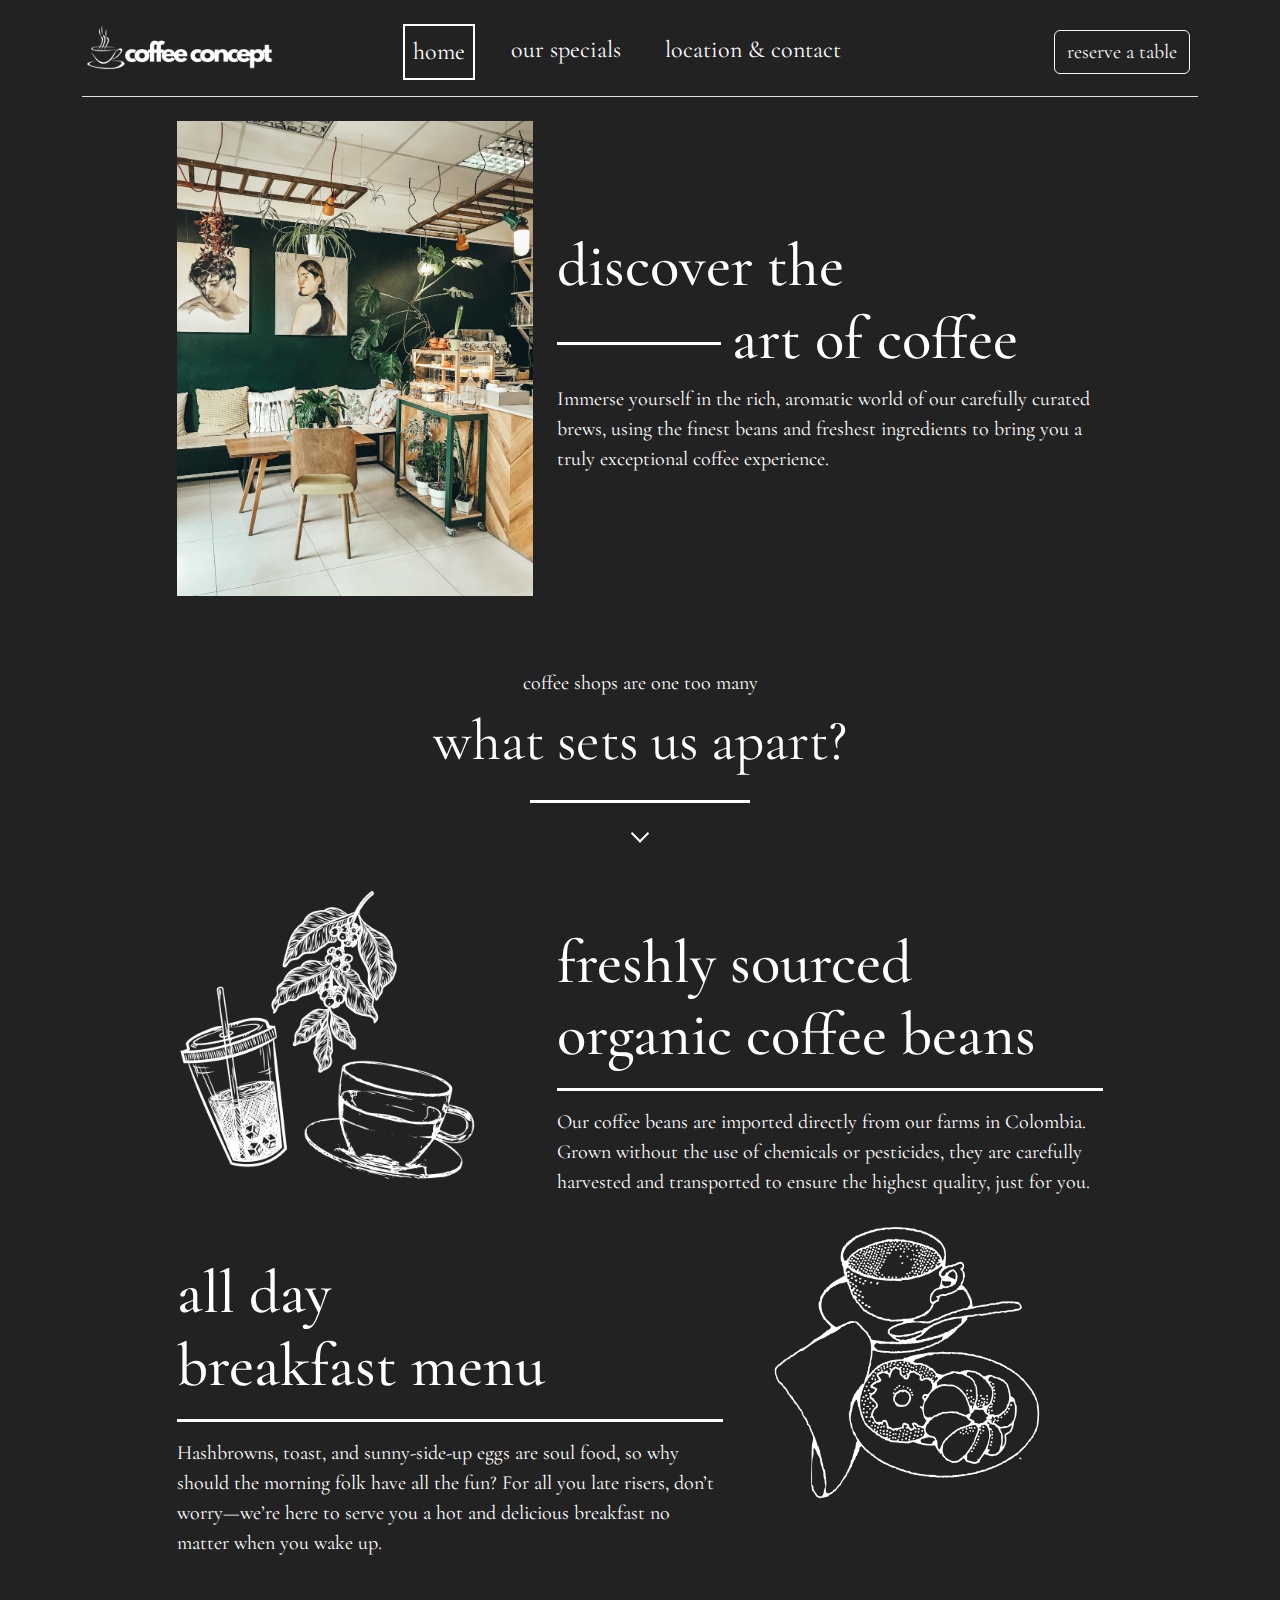
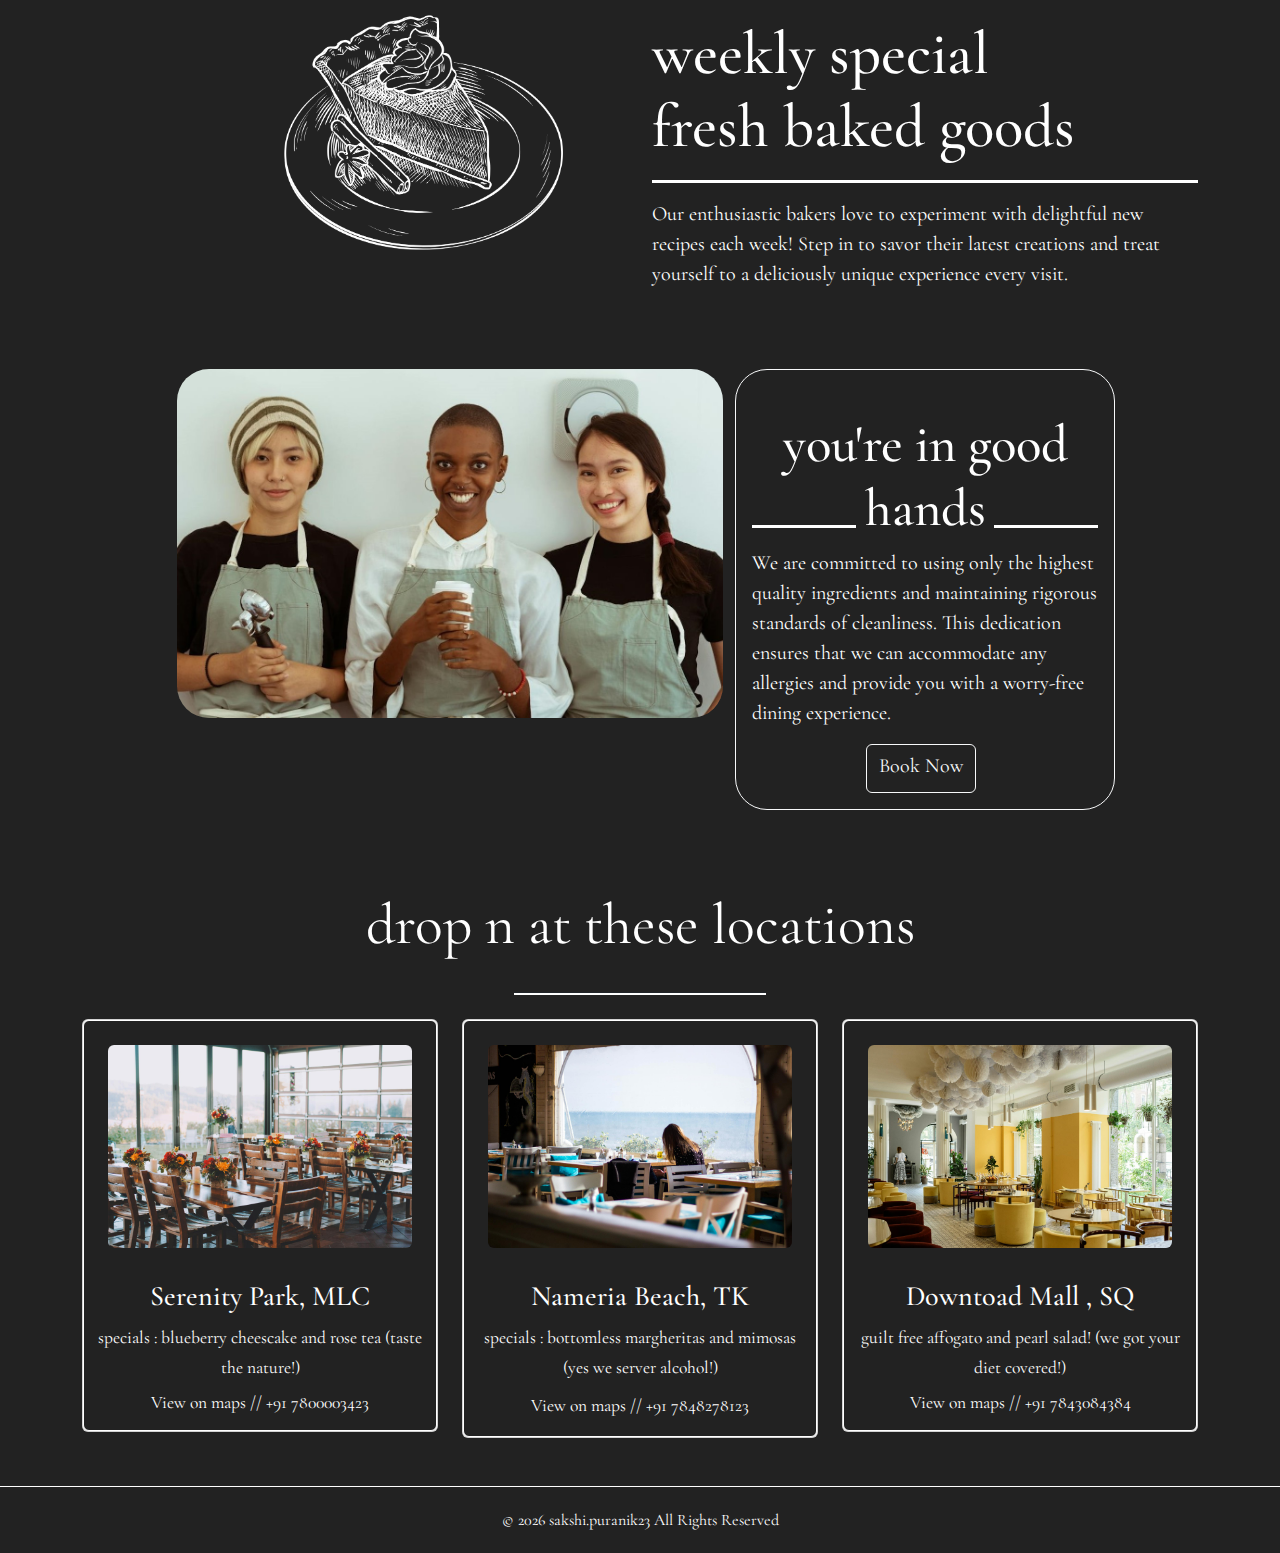
==== index.html @ cb09ba55 "First commit -uploaded all files" ====
<!DOCTYPE html>
<html lang="en">
    <head>
        <meta charset="UTF-8">
        <meta name="viewport" content="width=device-width, initial-scale=1.0">
        <title>Coffee Concept</title>
        <link rel="icon" type="image/x-icon" href="./assets/icons/coffeeLogoCopy-photoaidcom-cropped.png">
        <link rel="stylesheet" href="./assets/css/style.css">
        <link rel="stylesheet" href="./assets/css/downAnim.css">
        <link rel="stylesheet" href="./assets/css/linkHover.css">
        <!--Bootstrap-->
        <link href="https://cdn.jsdelivr.net/npm/bootstrap@5.3.3/dist/css/bootstrap.min.css" rel="stylesheet" integrity="sha384-QWTKZyjpPEjISv5WaRU9OFeRpok6YctnYmDr5pNlyT2bRjXh0JMhjY6hW+ALEwIH" crossorigin="anonymous">
        <script src="https://cdn.jsdelivr.net/npm/bootstrap@5.3.3/dist/js/bootstrap.bundle.min.js" integrity="sha384-YvpcrYf0tY3lHB60NNkmXc5s9fDVZLESaAA55NDzOxhy9GkcIdslK1eN7N6jIeHz" crossorigin="anonymous"></script>
        <!-- flaticon -->
        <link rel='stylesheet' href='https://cdn-uicons.flaticon.com/2.3.0/uicons-brands/css/uicons-brands.css'>
        <link rel='stylesheet' href='https://cdn-uicons.flaticon.com/2.3.0/uicons-thin-straight/css/uicons-thin-straight.css'>
        <link rel='stylesheet' href='https://cdn-uicons.flaticon.com/2.3.0/uicons-regular-straight/css/uicons-regular-straight.css'>
    </head>
    <body class="bg-darkgray">
        <a class="hideSkip skip font1 fs-5" href="#main">
            Skip to main content
          </a>
        <!-- NAV BAR SECTION-->
        <div class="container mt-2 font1">
            <header class="d-flex flex-wrap align-items-center justify-content-center justify-content-md-between py-3 mb-4 border-bottom" aria-labelledby="navbarLabel" role="navigation" >
                <h2 id="navbarLabel" class="hide">Main Navigation</h2>
                <div class="col-md-3 mb-2 mb-md-0">
                    <a href="/" class="d-inline-flex link-body-emphasis text-decoration-none">
                    <img src="./assets/img/logoFull2.png" width="70%" alt="Coffee Concept Logo that links to the home page.">
                    </a>
                </div>
                <ul class="nav col-12 col-md-6 mb-2 justify-content-center mb-md-0 fs-4">
                    <li class="active"><a href="./index.html" class="nav-link px-2 text-white linkHover" aria-current="page" >home</a></li>
                    <li><a href="./menu.html" class="nav-link px-2 text-white linkHover">our specials</a></li>
                    <li><a href="#location" class="nav-link px-2 text-white linkHover">location & contact</a></li>
                </ul>
                <div class="col-md-3 text-end ">
                    <a href="./regForm.html" class="btn btn-outline-light me-2 fs-5 " >reserve a table</a>
                </div>
            </header>
        </div>
        <!-- HERO SECTION -->
        <div class="container mt-2 font1">
            <div class="row" id="main">
                <div class="col-md-1"></div>
                <div class="col-md-4 ">
                    <img src="./assets/img/img2.jpg" width="100%" style="object-fit:contain;" role="presentation" />
                </div>
                <div class="col-md-6 text-white font1">
                    <h1 style="font-size: 380%; margin-top:20%">
                        discover the <br>
                        <hr class="hr-header" width="30%" color="white" size="5" >
                        art of coffee
                    </h1>
                    <p class="fs-5 font1">
                        Immerse yourself in the rich, aromatic world of our carefully curated brews,
                        using the finest beans and freshest ingredients to bring you a truly exceptional 
                        coffee experience.
                    </p>
                        <p class="text-white socials1" >
                        <i class="fi fi-brands-instagram" ></i>
                        <i class="fi fi-brands-facebook"></i>
                        <i class="fi fi-brands-twitter-alt"></i>
                    </p>
                    <a href="#features" class="scroll-down" aria-label="Link to scroll down to next section" ></a>   
                </div>
                <div class="col-md-1"></div>
            </div>
        </div>

        <!-- FEATURES SECTION-->
        <div class="container font1 text-white" style="margin-top: 5%;" id="features_desktop">
            <!-- heading to the section-->
            <div id="features" class="d-flex flex-column align-items-center p-2 font1 text-center" style="margin-bottom: 5%;">
                <div class="fs-5">coffee shops are one too many</div>
                <div style="font-size: 360%;" >what sets us apart? </div>
                <hr class="hr-underline" width="20%" color="white" size="5" >
            </div>
            <div class="row" >
                <!-- row 1-->
                <div class="col-md-1"></div>
                <div class="col-md-4 ">
                    <img src="./assets/img/1.png" width="85%" style="object-fit:contain;" role="presentation" />
                </div>
                <div class="col-md-6 text-white font1">
                    <h1 style="font-size: 380%; margin-top:8%">freshly sourced <br>organic coffee beans</h1>
                    <hr class="hr-underline" width="100%" color="white" size="5" >
                    <p class="fs-5 font1">
                        Our coffee beans are imported directly from our farms in Colombia. 
                        Grown without the use of chemicals or pesticides, they are carefully harvested 
                        and transported to ensure the highest quality, just for you.
                </div>
                <div class="col-md-1"></div>
                <!-- row 2 -->
                <div class="col-md-1"></div>
                <div class="col-md-6 text-white font1">
                    <h1 style="font-size: 380%; margin-top:8%">all day <br>breakfast menu</h1>
                    <hr class="hr-underline" width="100%" color="white" size="5" >
                    <p class="fs-5 font1">
                        Hashbrowns, toast, and sunny-side-up eggs are soul food, so why should the morning folk have
                        all the fun? For all you late risers, don’t worry—we’re here 
                        to serve you a hot and delicious breakfast no matter when you wake up.
                </div>
                <div class="col-md-4 m-2">
                    <img src="./assets/img/2.png" width="85%" style="object-fit:contain;" role="presentation"/>
                </div>
                <div class="col-md-1"></div>
                <!-- row 3 -->
                <div class="col-md-1"></div>
                <div class="col-md-4 ">
                    <img src="./assets/img/3.png" width="85%" style="object-fit:contain;" role="presentation"/>
                </div>
                <div class="col-md-6 text-white font1">
                    <h1 style="font-size: 380%; margin-top:8%">weekly special <br>fresh baked goods</h1>
                    <hr class="hr-underline" width="100%" color="white" size="5" >
                    <p class="fs-5 font1">
                        Our enthusiastic bakers love to experiment with delightful new recipes each week! 
                        Step in to savor their latest creations and treat yourself to a deliciously unique 
                        experience every visit.
                    </p>
                </div>
                <div class="col-md-1"></div>
            </div> 
        </div>

        <div class="container font1 text-white" style="margin-top: 5%;" id="features_tabMobile">
            <!-- heading to the section-->
            <div id="features" class="d-flex flex-column align-items-center p-2 font1 text-center" style="margin-bottom: 5%;">
                <div class="fs-5">coffee shops are one too many</div>
                <div style="font-size: 360%;" >what sets us apart? </div>
                <hr class="hr-underline" width="20%" color="white" size="5" >
            </div>
            <div class="row" >
                <!-- row 1-->
                <div class="col-md-1"></div>
                <div class="col-md-4 ">
                    <img src="./assets/img/1.png" width="85%" style="object-fit:contain;" role="presentation" />
                </div>
                <div class="col-md-6 text-white font1">
                    <h1 style="font-size: 380%; margin-top:8%">locally sourced <br>organic coffee beans</h1>
                    <hr class="hr-underline" width="100%" color="white" size="5" >
                    <p class="fs-5 font1">
                        Our coffee beans are imported directly from our farms in Colombia. 
                        Grown without the use of chemicals or pesticides, they are carefully harvested 
                        and transported to ensure the highest quality, just for you.                </div>
                <div class="col-md-1"></div>
                <!-- row 2 -->
                <div class="col-md-1"></div>
                <div class="col-md-4 ">
                    <img src="./assets/img/2.png" width="85%" style="object-fit:contain;" role="presentation" />
                </div>
                <div class="col-md-6 text-white font1">
                    <h1 style="font-size: 380%; margin-top:8%">all day <br>breakfast menu</h1>
                    <hr class="hr-underline" width="100%" color="white" size="5" >
                    <p class="fs-5 font1">
                        Hashbrowns, toast, and sunny-side-up eggs are soul food, so why should the morning folk have
                        all the fun? For all you late risers, don’t worry—we’re here 
                        to serve you a hot and delicious breakfast no matter when you wake up.                </div>
                <div class="col-md-1"></div>
                <!-- row 3 -->
                <div class="col-md-1"></div>
                <div class="col-md-4 ">
                    <img src="./assets/img/3.png" width="85%" style="object-fit:contain;" role="presentation"/>
                </div>
                <div class="col-md-6 text-white font1">
                    <h1 style="font-size: 380%; margin-top:8%">weekly special <br>fresh baked goods</h1>
                    <hr class="hr-underline" width="100%" color="white" size="5" >
                    <p class="fs-5 font1">
                        Our enthusiastic bakers love to experiment with delightful new recipes each week! 
                        Step in to savor their latest creations and treat yourself to a deliciously unique 
                        experience every visit.                    </p>
                </div>
                <div class="col-md-1"></div>
            </div>
        </div>
        <!-- CTA SECTION -->
        <div class="container font1 text-white" style="margin-top: 5%;" id="cta_desktop">
            <div class="row">
                <div class="col-md-1"></div>
                <div class="col-md-6 ">
                    <img src="./assets/img/img4.jpg" width="100%" style="object-fit:contain;" class="rounded-5" alt="Image of Coffee Concept staff in their uniforms" />
                </div>
                <div class="col-md-4 text-white font1 border border-light rounded-5 p-3">
                    <h1 style="font-size: 380%; margin-top:8%" class="text-center">
                        you're in good <br>
                        <hr width="30%" class="mt-5" style="float: inline-start;opacity: 1 !important;"  color="white" size="5">
                        hands 
                        <hr width="30%" class="mt-5" style="float: inline-end; opacity: 1 !important;"  color="white" size="5">
                    </h1>
                    <div class="fs-5 font1 ">
                         We are committed to using only the highest quality 
                        ingredients and maintaining rigorous standards of cleanliness. This dedication ensures 
                        that we can accommodate any allergies and provide you with a worry-free dining experience.
                    </div>
                    <div class="col-md-12 text-center">
                        <button type="button" class="btn btn-outline-light me-2 fs-5 mt-3">Book Now <i class="fi fi-ts-arrow-right" style="vertical-align: sub;"></i></button>
                    </div>
                </div>
                <div class="col-md-1"></div>
            </div>
        </div>

        <div class="container font1 text-white" style="margin-top: 5%;" id="cta_tabMobile">
            <div class="row">
                <div class="col-md-12 mb-2">
                    <img src="./assets/img/img4.jpg" width="100%" style="object-fit:contain;" class="rounded-5" alt="Image of Coffee Concept staff in their uniforms" />
                </div>
                <div class="col-md-12 text-white font1 border border-light rounded-5 p-3">
                    <h1 style="font-size: 380%; margin-top:8%" class="text-center">
                        you're in good <br>
                        <hr width="30%" class="mt-5" style="float: inline-start;opacity: 1 !important;"  color="white" size="5">
                        hands 
                        <hr width="30%" class="mt-5" style="float: inline-end; opacity: 1 !important;"  color="white" size="5">
                    </h1>
                    <div class="fs-5 font1 ">
                        The classic definition of a Doji suggests that the open price should be equal to the close price with virtually a non-existent real body. The upper and lower wicks can be of any length.
                    </div>
                    <div class="col-md-12 text-center">
                        <button type="button" class="btn btn-outline-light me-2 fs-5 mt-3">Book Now <i class="fi fi-ts-arrow-right" style="vertical-align: sub;"></i></button>
                    </div>
                </div>
            </div>
        </div>

        <!--LOCATION AND CONTACT SECTION-->
        <div id="location" class="d-flex flex-column align-items-center p-2 font1 text-center " style="margin-top: 5%;">
            <div style="font-size: 360%; color:white" >drop <i class="fi fi-rs-marker" style="vertical-align: sub; font-size:smaller;"></i>n at these locations </div>
            <hr class="hr-underline" width="20%" color="white" size="5" >
        </div>
        <!-- location cards -->
        <div class="container">
            <div class="row">
                <div class="col-12 col-md-12 col-lg-4">
                    <!-- card -->
                    <div class="card mb-4 mb-lg-0 ">
                        <!-- card body -->
                        <div class="card-body p-2 bg-darkgray rounded text-white font1 text-center border-white" >
                            <!-- icon -->
                            <div class="mb-3 p-3">
                                <img src="./assets/img/loc1.jpg" width="100%" class="rounded" role="presentation">
                            </div>
                            <h3 class="mb-2 ">Serenity Park, MLC</h3>
                            <p class="mb-0 fs-5"><small>specials : blueberry cheescake and rose tea (taste the nature!)
                                </small> 
                            </p>
                            <a class="mb-0 linkHover fs-5">
                            <small>View on maps  // +91 7800003423</small>
                            </a>
                        </div>
                    </div>
                </div>
                <div class="col-12 col-md-12 col-lg-4">
                    <!-- card -->
                    <div class="card mb-4 mb-lg-0">
                        <!-- card body -->
                        <div class="card-body p-2 bg-darkgray rounded text-white font1 text-center border-white" >
                            <!-- icon -->
                            <div class="mb-3 p-3">
                                <img src="./assets/img/loc2.jpg" width="100%" class="rounded" role="presentation">
                            </div>
                            <h3 class="mb-2">Nameria Beach, TK</h3>
                            <p class="mb-0 fs-5"><small>specials : bottomless margheritas and mimosas (yes we server alcohol!)</small> 
                            </p>
                            <a class="mb-0">
                            <span class="p-2 text-white linkHover fs-5"> 
                            <small>View on maps  // +91 7848278123</small>
                            </a>
                        </div>
                    </div>
                </div>
                <div class="col-12 col-md-12 col-lg-4">
                    <!-- card -->
                    <div class="card mb-4 mb-lg-0">
                        <!-- card body -->
                        <div class="card-body p-2 bg-darkgray rounded text-white font1 text-center border-white">
                            <!-- icon -->
                            <div class="mb-3 p-3">
                                <img src="./assets/img/loc3.jpg" width="100%" class="rounded" role="presentation">
                            </div>
                            <h3 class="mb-2">Downtoad Mall , SQ</h3>
                            <p class="mb-0 fs-5"><small> guilt free affogato and pearl salad! (we got your diet covered!)
                                </small> 
                            </p>
                            <a class="mb-0 linkHover fs-5">
                            <small>View on maps  // +91 7843084384</small>
                            </a>
                        </div>
                    </div>
                </div>
            </div>
        </div>
        <!-- footer -->
        <footer class="py-lg-10 py-3 mt-5" style="border-top: 1px solid white;">
            <div class="container">
                <div class="row  justify-content-center text-center text-white ">
                    <div class="col-lg-8 col-md-12 col-12 font1">
                        <span>
                            ©
                            <span id="copyright">
                                <script>document.getElementById('copyright').appendChild(document.createTextNode(new Date().getFullYear()))</script>
                            </span>
                            <a href="#" class="linkHover">sakshi.puranik23</a>  All Rights Reserved
                        </span>
                    </div>
                    <!-- Links -->
                </div>
            </div>
        </footer>
    </body>
</html>
---- assets/css/style.css ----
@import url('https://fonts.googleapis.com/css2?family=Cormorant+Garamond:ital,wght@0,300;0,400;0,500;0,600;0,700;1,300;1,400;1,500;1,600;1,700&display=swap');
@import url('https://fonts.googleapis.com/css2?family=Roboto:ital,wght@0,100;0,300;0,400;0,500;0,700;0,900;1,100;1,300;1,400;1,500;1,700;1,900&display=swap');

.bg-darkgray{
    background-color: #222222;   
}

.hide{
    display: none;
}

.font1 {
    font-family: "Cormorant Garamond", serif;
    font-style: normal;
}

.font2 {
    font-family: "Roboto", sans-serif;
    font-weight: 400;
    font-style: normal;
  }
  

.text-white{
    color:#ffffff !important;
}

.border-white{
    border: 1px solid white;
}

.hr-header{
    opacity: 1 !important;
    float: inline-start;
    margin-top: 7%;
    margin-right: 2%;
}

.socials1{
    display: flex; 
    flex-direction:row; 
    justify-content:flex-end;
    margin-top: 15%;
}

.socials1 i{
    font-size: 120%;
    padding: 2%;
}


.hr-underline{
    opacity: 1 !important;
}

.customInputs{
    outline: none !important; 
    background-color: transparent !important;
    border-top: 0px solid rgb(220, 220, 220) !important; 
    border-left: 0px solid rgb(220, 220, 220) !important;
    border-right: 0px solid rgb(220, 220, 220) !important; 
    border-bottom: 1px solid rgb(220, 220, 220) !important; 
    color:white !important;
    border-radius: 0% !important;
}

.greenText{ 
    background-color:green;
    color: black; 
}


.hideSkip {
    /*padding: 5%; */
    position: absolute;
    background: #ffffff;
    border: 2px solid black;
    left: 0%;
    height: 30px;
    transform: translateY(-150%);
    transition: transform 0.3s;
    vertical-align: middle;
  }
  
  .skip:focus {
    transform: translateY(0%);
  }
  
  .skip {
    color: black;
    text-decoration: none;
  }


.nav li{
    margin-right: 5%;
}
.buttonHover {
    transition: all .5s ease;
    background-color : transparent;
    
}
.buttonHover:hover {
    color: #001F3F;
    background-color: #fff;
}

/* media queries start */

/* Hide all sections by default */
#features_desktop, #features_tabMobile , #cta_desktop , #cta_tabMobile,#menuHeaderimg {
    display: none;
}

/* Desktop view */
@media (min-width: 992px) {
    #features_desktop {
        display: block;
    }
    #cta_desktop {
        display: block;
    }
    .hideSkip{
        padding: 2%;
    }
    #cta_desktop h1{
        font-size: 330% !important;
    }
    #menuHeaderimg {
        display: block;
    }
    
}

/* Tablet view */
@media (min-width: 768px) and (max-width: 991px) {
    #features_tabMobile {
        display: block;
    }
    #features_tabMobile img{
        width: 100%;
    }
    #features_tabMobile h1{
        font-size: 200% !important;
    }
    #features_tabMobile p{
        font-size: 100% !important;
    }
    
    #main h1{
        font-size: 280% !important;
    }
    #main p{
        font-size: 100% !important;
    }
    header img{
        width: 120%;
    }

    #cta_tabMobile{
        display: block;
    }
    #cta_tabMobile h1{
        font-size: 330% !important;
    }
    .hideSkip{
        padding: 5%;
    }
    #menuHeaderimg{
        display: block;
        margin-top: 20%;
    }
    
}

/* Mobile view */
@media (max-width: 767px) {
    #features_tabMobile {
        display: block;
        text-align: center;
    }
    #features_tabMobile img{
        width: 60%;
    }
    #cta_tabMobile{
        display: block;
    }
    header img{
        width: 100%;
    }
    .hideSkip{
        padding: 5%;
    }
    #main h1{
        font-size: 300% !important;
    }
    #main p{
        font-size: 120% !important;
    }
    header img{
        width: 70%;
    }
    #menuHeaderimg{
        display: none;
    }
    
}
---- assets/css/downAnim.css ----
.scroll-down {
    position: absolute;
    left: 50%;
    bottom: 60px;
    display: block;
    text-align: center;
    font-size: 20px;
    z-index: 100;
    text-decoration: none;
    text-shadow: 0;
    width: 13px;
    height: 13px;
    border-bottom: 2px solid #fff;
    border-right: 2px solid #fff;
    z-index: 9;
    left: 50%;
    -webkit-transform: translate(-50%, 0%) rotate(45deg);
    -moz-transform: translate(-50%, 0%) rotate(45deg);
    transform: translate(-50%, 0%) rotate(45deg);
    -webkit-animation: fade_move_down 4s ease-in-out infinite;
    -moz-animation:    fade_move_down 4s ease-in-out infinite;
    animation:         fade_move_down 4s ease-in-out infinite;
  }
  
  
  /*animated scroll arrow animation*/
  @-webkit-keyframes fade_move_down {
    0%   { -webkit-transform:translate(0,-10px) rotate(45deg); opacity: 0;  }
    50%  { opacity: 1;  }
    100% { -webkit-transform:translate(0,10px) rotate(45deg); opacity: 0; }
  }
  @-moz-keyframes fade_move_down {
    0%   { -moz-transform:translate(0,-10px) rotate(45deg); opacity: 0;  }
    50%  { opacity: 1;  }
    100% { -moz-transform:translate(0,10px) rotate(45deg); opacity: 0; }
  }
  @keyframes fade_move_down {
    0%   { transform:translate(0,-10px) rotate(45deg); opacity: 0;  }
    50%  { opacity: 1;  }
    100% { transform:translate(0,10px) rotate(45deg); opacity: 0; }
  }
---- assets/css/linkHover.css ----
.linkHover {
    
    background-size: 200% 100%;
    background-position: -100%;
    display: inline-block;
    padding: 5px 0;
    position: relative;
    -webkit-text-fill-color: white;
    transition: all 0.3s ease-in-out;
    text-decoration: none;
  }
  
  .linkHover:before {
    content: '';
    background: #fdfefe;
    display: block;
    position: absolute;
    bottom: -8px;
    left: 0;
    width: 0;
    height: 3px;
    transition: all 0.3s ease-in-out;
  }
  
  .linkHover:hover {
   background-position: 0;
  }
  
  .linkHover:hover::before{
    width: 100%;
  }
  
.linkHover:focus {
  
  border: 2px solid white;
}


.active{
  border: 2px solid white;
}
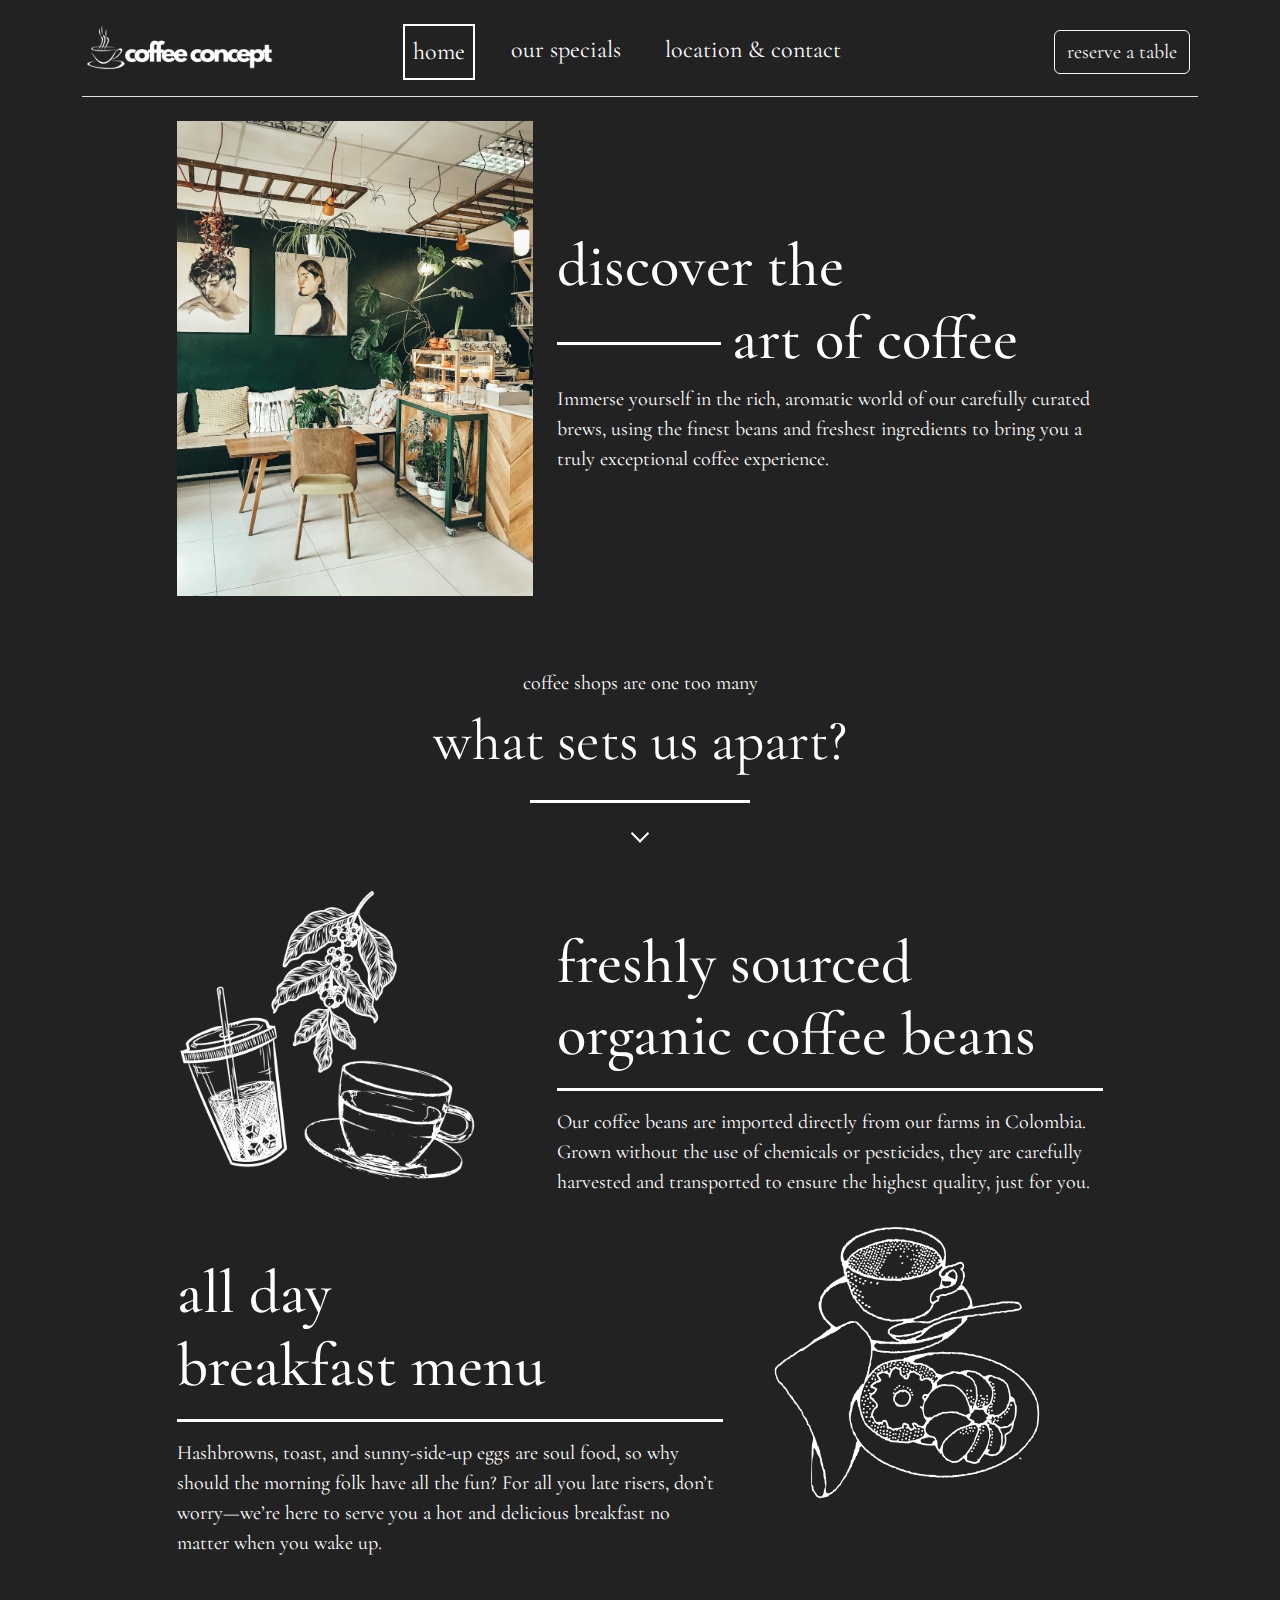
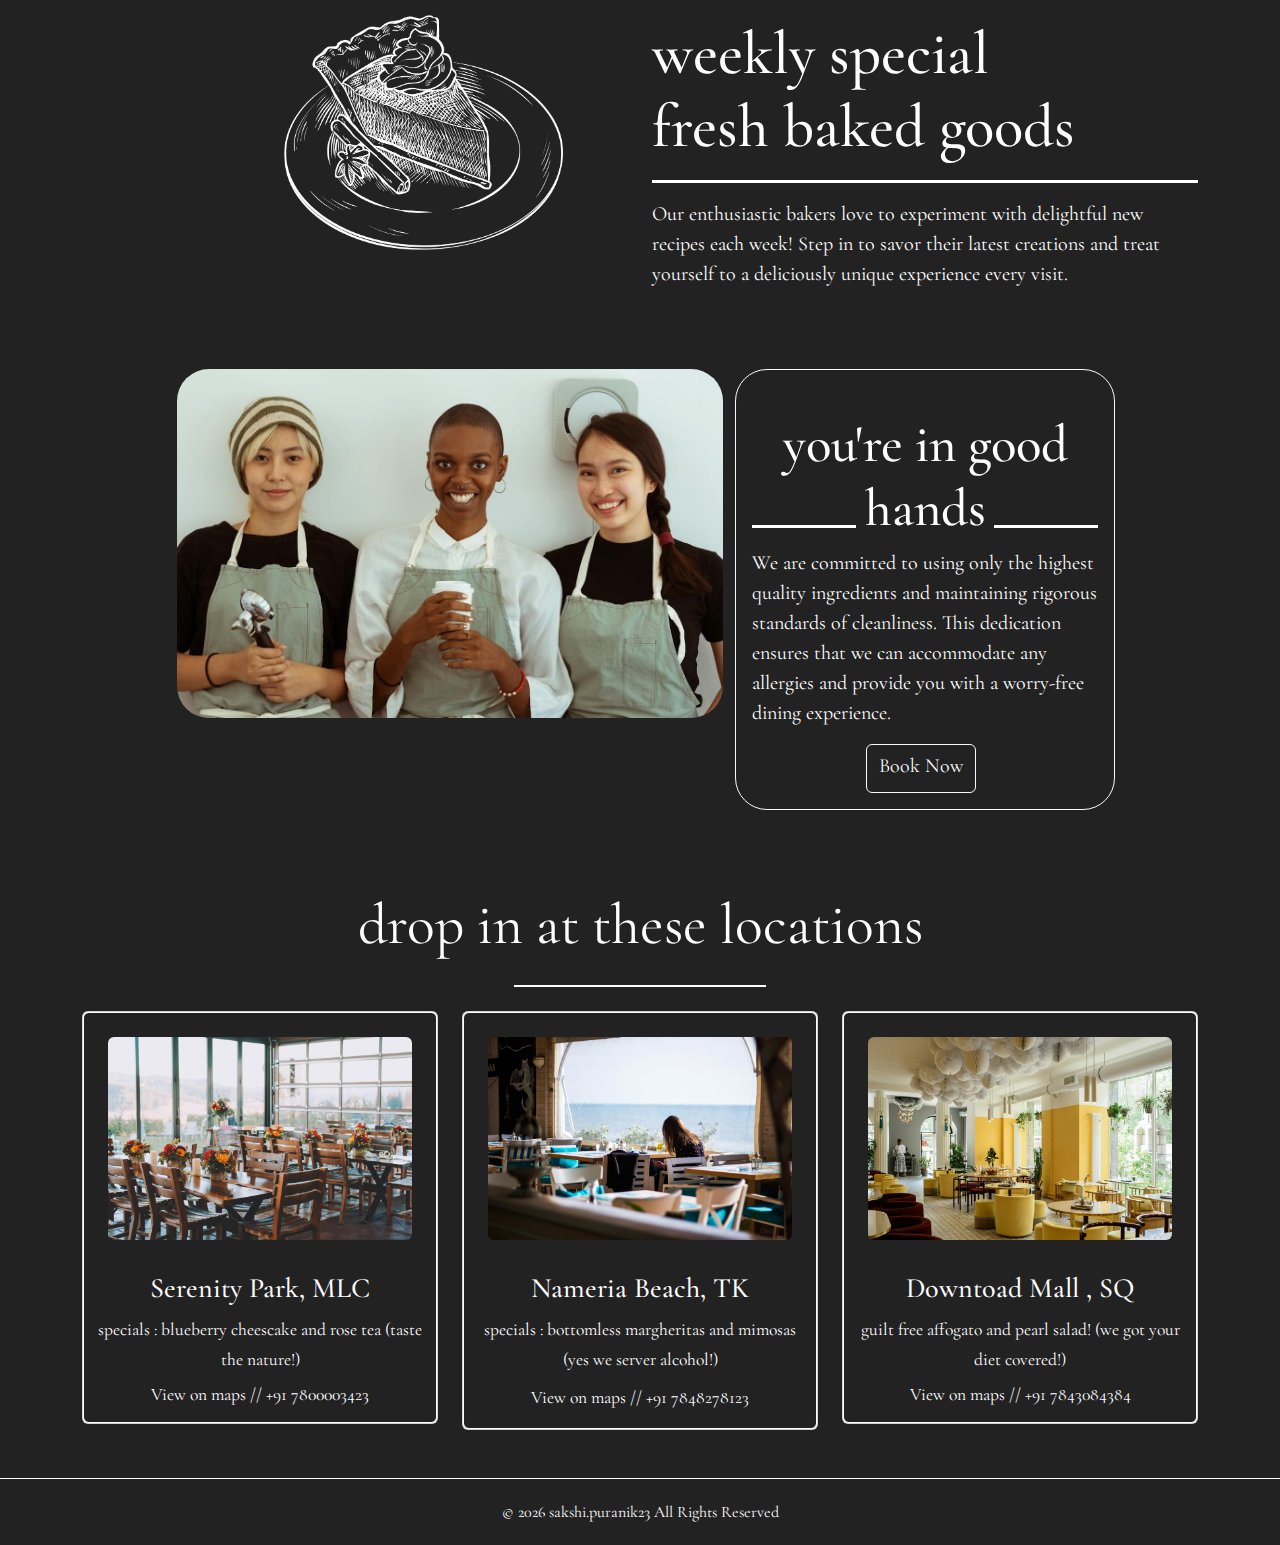
==== commit a481dad9: "updated index.html" ====
--- a/index.html
+++ b/index.html
@@ -62,7 +62,7 @@
                         <i class="fi fi-brands-facebook"></i>
                         <i class="fi fi-brands-twitter-alt"></i>
                     </p>
-                    <a href="#features" class="scroll-down" aria-label="Link to scroll down to next section" ></a>   
+                    <a href="#features" id="scroll-down" class="scroll-down" aria-label="Link to scroll down to next section" ></a>   
                 </div>
                 <div class="col-md-1"></div>
             </div>
@@ -188,7 +188,7 @@
                         <hr width="30%" class="mt-5" style="float: inline-end; opacity: 1 !important;"  color="white" size="5">
                     </h1>
                     <div class="fs-5 font1 ">
-                         We are committed to using only the highest quality 
+                        We are committed to using only the highest quality 
                         ingredients and maintaining rigorous standards of cleanliness. This dedication ensures 
                         that we can accommodate any allergies and provide you with a worry-free dining experience.
                     </div>
@@ -213,8 +213,9 @@
                         <hr width="30%" class="mt-5" style="float: inline-end; opacity: 1 !important;"  color="white" size="5">
                     </h1>
                     <div class="fs-5 font1 ">
-                        The classic definition of a Doji suggests that the open price should be equal to the close price with virtually a non-existent real body. The upper and lower wicks can be of any length.
-                    </div>
+                        We are committed to using only the highest quality 
+                        ingredients and maintaining rigorous standards of cleanliness. This dedication ensures 
+                        that we can accommodate any allergies and provide you with a worry-free dining experience.                    </div>
                     <div class="col-md-12 text-center">
                         <button type="button" class="btn btn-outline-light me-2 fs-5 mt-3">Book Now <i class="fi fi-ts-arrow-right" style="vertical-align: sub;"></i></button>
                     </div>
@@ -224,7 +225,7 @@
 
         <!--LOCATION AND CONTACT SECTION-->
         <div id="location" class="d-flex flex-column align-items-center p-2 font1 text-center " style="margin-top: 5%;">
-            <div style="font-size: 360%; color:white" >drop <i class="fi fi-rs-marker" style="vertical-align: sub; font-size:smaller;"></i>n at these locations </div>
+            <div style="font-size: 360%; color:white" >drop in at these locations </div>
             <hr class="hr-underline" width="20%" color="white" size="5" >
         </div>
         <!-- location cards -->
--- a/assets/css/style.css
+++ b/assets/css/style.css
@@ -108,7 +108,7 @@
 /* media queries start */
 
 /* Hide all sections by default */
-#features_desktop, #features_tabMobile , #cta_desktop , #cta_tabMobile,#menuHeaderimg {
+#features_desktop, #features_tabMobile , #cta_desktop , #cta_tabMobile,#menuHeaderimg, #scroll-down {
     display: none;
 }
 
@@ -129,6 +129,9 @@
     #menuHeaderimg {
         display: block;
     }
+    #scroll-down  {
+        display: block;
+    }
     
 }
 
@@ -170,7 +173,9 @@
         display: block;
         margin-top: 20%;
     }
-    
+    #scroll-down  {
+        display: none;
+    }
 }
 
 /* Mobile view */
@@ -203,5 +208,7 @@
     #menuHeaderimg{
         display: none;
     }
-    
-}
+    #scroll-down  {
+        display: none;
+    }
+}
